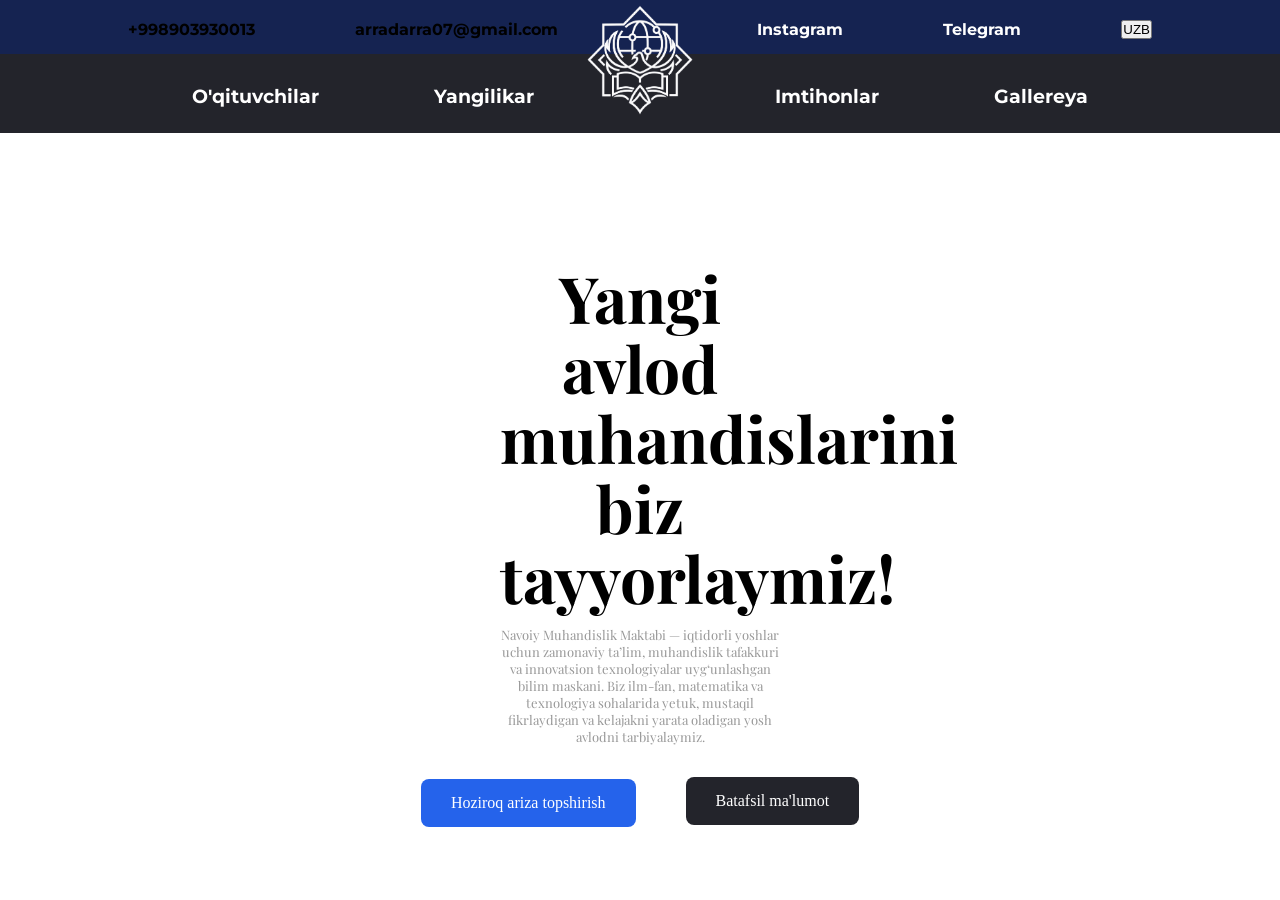
==== index.html @ c92e656b "first commit" ====
<!DOCTYPE html>
<html lang="en">
<head>
    <meta charset="UTF-8">
    <meta name="viewport" content="width=, initial-scale=1.0">
    <title>Muhandislik Maktabi</title>
    <link rel="stylesheet" href="style.css">
    <link rel="shortcut icon" href="images/school's emblem/favicon.ico" type="image/x-icon">
    <link rel="preconnect" href="https://fonts.googleapis.com">
    <link rel="preconnect" href="https://fonts.gstatic.com" crossorigin>
    <link href="https://fonts.googleapis.com/css2?family=Comic+Relief:wght@400;700&family=Montserrat:ital,wght@0,100..900;1,100..900&display=swap" rel="stylesheet">
    <link rel="preconnect" href="https://fonts.googleapis.com">
    <link rel="preconnect" href="https://fonts.gstatic.com" crossorigin>
    <link href="https://fonts.googleapis.com/css2?family=Comic+Relief:wght@400;700&family=Montserrat:ital,wght@0,100..900;1,100..900&family=Playfair+Display:ital,wght@0,400..900;1,400..900&display=swap" rel="stylesheet">
</head>
<body>
    <div>
        <nav>
            <header>
                <img src="images/school's emblem/Global Wings Knowledge Emblem.png" alt="" height=120px" width="120px" class="emblem">
                <div class="top_header">
                    <ul class="top_header_left">
                        <li class="number">+998903930013</li>
                        <li class="gmail">arradarra07@gmail.com</li>
                    </ul>
                    <ul class="top_header_right">
                        <li>
                            <a class="instagram" href="https://www.instagram.com/navoiy_muhandislik_maktabi?psln=bW1hM2s2ZDJvanhv"">Instagram</a>
                        </li>
                        
                        <li>
                            <a class="telegram" href="https://t.me/Maqsaddan_Yuksak_natijagacha"">Telegram</a>
                        </li>

                        <button class="lang_button">
                            <li>
                                UZB
                            </li>
                        </button>
                    </ul>
                </div>

                <div class="bottom_header">
                    <ul class="bottom_header_left">
                        <li>
                            <a href="pages/teachers.html" class="teachers page">O'qituvchilar</a>
                        </li>

                        <li>
                            <a href="pages/news.html" class="news page">Yangilikar</a>
                        </li>
                    </ul>

                    <ul class="bottom_header_right">
                        <li>
                            <a href="pages/exams.html" class="exams page">Imtihonlar</a>
                        </li>

                        <li>
                            <a href="pages/gallery.html" class="gallery page">Gallereya</a>
                        </li>
                    </ul>
                </div>
            </header>
            <div class="body">
                <div class="body__text">
                    <h1 class="h1">
                    Yangi avlod muhandislarini biz tayyorlaymiz!
                    </h1>
                    <p class="desc">
                        Navoiy Muhandislik Maktabi — iqtidorli yoshlar uchun zamonaviy ta’lim, muhandislik tafakkuri va innovatsion texnologiyalar uyg‘unlashgan bilim maskani. Biz ilm-fan, matematika va texnologiya sohalarida yetuk, mustaqil fikrlaydigan va kelajakni yarata oladigan yosh avlodni tarbiyalaymiz.
                    </p>
                </div>

                <div class="main__buttons">
                    <div class="ariza">
                        <a class="ariza__text" href="https://ariza.piima.uz/">
                            Hoziroq ariza topshirish
                        </a>
                    </div>

                    <div class="malumot">
                        <a href="#about" class="malumot__text">
                            Batafsil ma'lumot
                        </a>
                    </div>
                </div>
                <!-- <section id="about">
                    <h2>Maktab haqida</h2>
                    <p>Bizning maktabimiz...</p>
                </section> -->
            </div>
        </nav>
    </div>
</body>
</html>
---- style.css ----
* {
    padding: 0;
    margin: 0
}

a {
    text-decoration: none;
    color: white;
}

ul {
    list-style: none;
}
.top_header {
    display: flex;
    justify-content: space-between;
    padding-inline: 10% ;
    padding-top: 20px;
    padding-bottom: 15px;
    background-color: #152351;
    font-family: "montserrat";
    font-weight: bold;
}

.bottom_header {
    display: flex;
    justify-content: space-between;
    padding-inline: 15%;
    padding-top: 30px;
    padding-bottom: 25px;
    background-color: #23242B;
    font-family: "montserrat";
    font-weight: bold;
    font-size: 120%;
}

.top_header_left {
    display: flex;
    gap: 100px;
}

.top_header_right {
    display: flex;
    gap: 100px;
}

.bottom_header_left {
    display: flex;
    gap: 115px;
}

.bottom_header_right {
    display: flex;
    gap: 115px;
}

header {
    position: relative;
}

.emblem {
    position: absolute;
    padding: 0;
    width: 110px;
    height: 110px;

    left: 50%;
    top: 5px;

    transform: translateX(-50%);
    z-index: 10;
}

.h1 {
    padding-top: 130px;
    padding-inline: 500px;
    text-align: center;
    font-size: 64px;
    line-height: 70px;
    letter-spacing: 0%;
    font-family: "playfair display";
}
    
.desc {
    padding-inline: 500px;
    font-size: 13px;
    text-align: center;
    font-family: "playfair display";
    font-weight: 200;
    padding-top: 1%;
    opacity: 40%;
}

.ariza__text {
    display: inline-block;
    background-color: #2563eb;
    color: white;
    text-decoration: none;
    padding: 15px 30px;
    border-radius: 8px;
    white-space: nowrap;
}

.ariza__text:hover {
    background-color: #1d4ed8;
}

.ariza__text {
    display: inline-block;
    background-color: #2563eb;
    color: white;
    text-decoration: none;
    margin-top: 2%;
    margin-right: 35%;
    padding: 15px 30px;
    border-radius: 8px;
}

html {
    scroll-behavior: smooth;
}

.malumot__text {
    display: inline-block;
    background-color: #23242B;
    color: white;
    text-decoration: none;
    padding: 15px 30px;
    border-radius: 8px;
    white-space: nowrap;
}

.main__buttons {
    display: flex;
    justify-content: center;
    align-items: center;
    gap: 50px;
    margin-top: 30px;
}
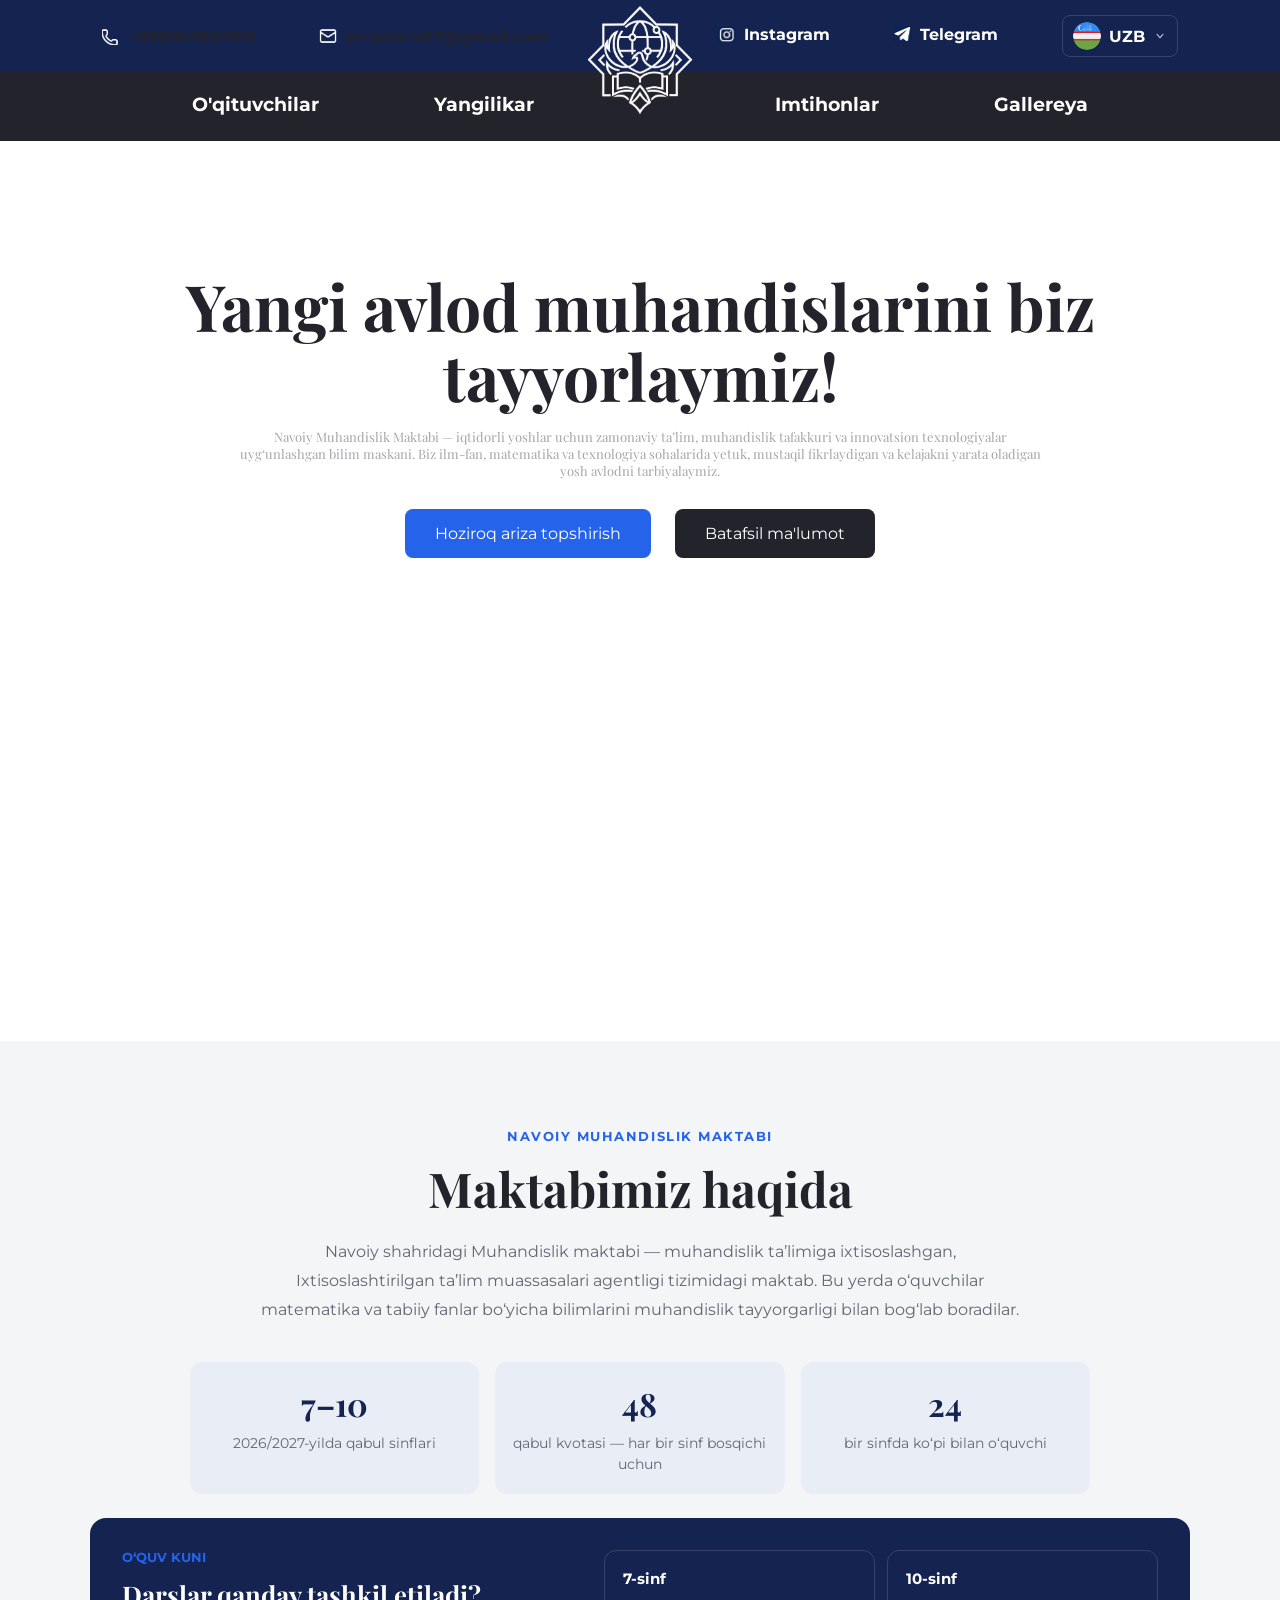
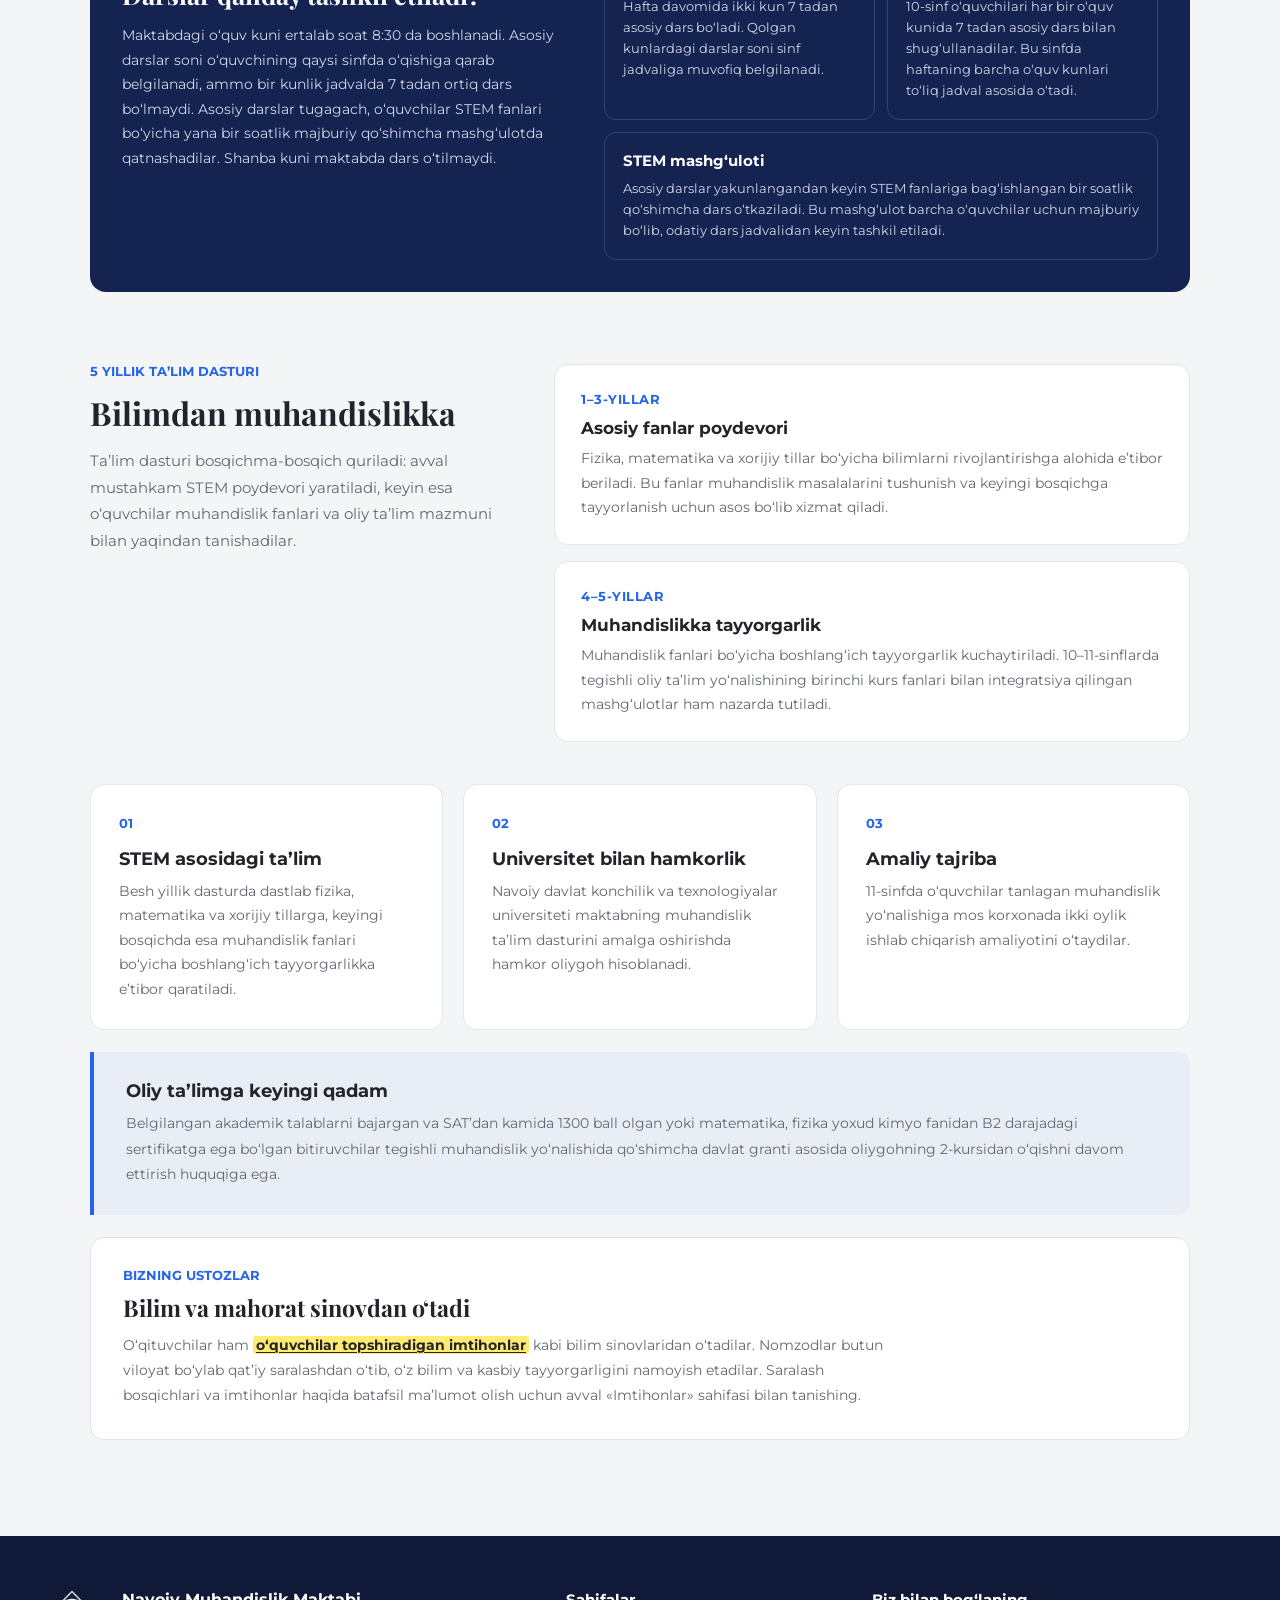
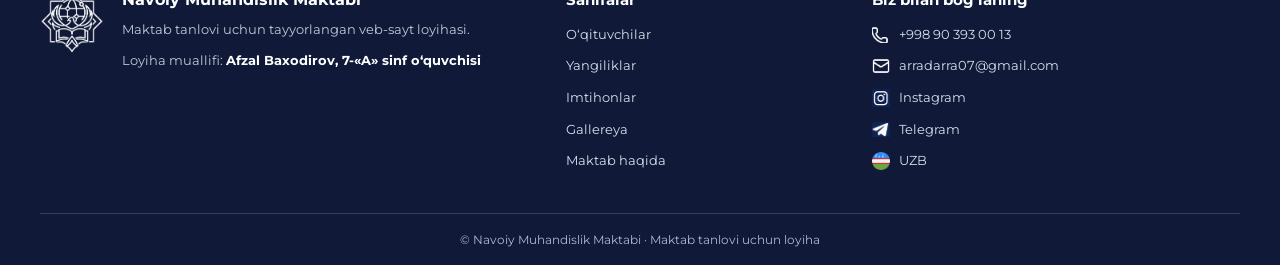
==== commit 862c659c: "Add Russian and English site versions" ====
--- a/index.html
+++ b/index.html
@@ -1,8 +1,8 @@
 <!DOCTYPE html>
-<html lang="en">
+<html lang="uz">
 <head>
     <meta charset="UTF-8">
-    <meta name="viewport" content="width=, initial-scale=1.0">
+    <meta name="viewport" content="width=device-width, initial-scale=1.0">
     <title>Muhandislik Maktabi</title>
     <link rel="stylesheet" href="style.css">
     <link rel="shortcut icon" href="images/school's emblem/favicon.ico" type="image/x-icon">
@@ -17,27 +17,41 @@
     <div>
         <nav>
             <header>
+
                 <img src="images/school's emblem/Global Wings Knowledge Emblem.png" alt="" height=120px" width="120px" class="emblem">
+
+
                 <div class="top_header">
+
                     <ul class="top_header_left">
-                        <li class="number">+998903930013</li>
-                        <li class="gmail">arradarra07@gmail.com</li>
-                    </ul>
+                        <li class="number"><img class="header_icon" src="images/icons/phone.png" alt="">+998903930013</li>
+                        <li class="gmail"><img class="header_icon" src="images/icons/gmail.png" alt="">arradarra07@gmail.com</li>
+                    </ul>
+
                     <ul class="top_header_right">
-                        <li>
-                            <a class="instagram" href="https://www.instagram.com/navoiy_muhandislik_maktabi?psln=bW1hM2s2ZDJvanhv"">Instagram</a>
-                        </li>
-                        
-                        <li>
-                            <a class="telegram" href="https://t.me/Maqsaddan_Yuksak_natijagacha"">Telegram</a>
-                        </li>
-
-                        <button class="lang_button">
-                            <li>
-                                UZB
-                            </li>
-                        </button>
-                    </ul>
+                        <li><a class="instagram" href="https://www.instagram.com/navoiy_muhandislik_maktabi?psln=bW1hM2s2ZDJvanhv"><img class="header_icon" src="images/icons/instagram.png" alt="">Instagram</a></li>
+                        <li><a class="telegram" href="https://t.me/Maqsaddan_Yuksak_natijagacha"><img class="header_icon" src="images/icons/telegram.png" alt="">Telegram</a></li>
+                        <li class="language-selector">
+                            <details class="lang" data-current-language="uzb">
+                                <summary class="lang_button">
+                                    <img class="language-current-flag language-current-flag--uzb" src="images/icons/uzb-flag.png" alt="">
+                                    <img class="language-current-flag language-current-flag--ru" src="images/icons/rus-flagpng.png" alt="">
+                                    <img class="language-current-flag language-current-flag--en" src="images/icons/uk-flag.png" alt="">
+                                    <span class="language-code language-code--uzb">UZB</span>
+                                    <span class="language-code language-code--ru">RU</span>
+                                    <span class="language-code language-code--en">EN</span>
+                                    <img class="lang_arrow" src="images/icons/down.png" alt="">
+                                </summary>
+                                <ul class="language-menu">
+                                    <li><a class="language-option is-current" href="index.html" aria-current="page"><span>UZB</span><img src="images/icons/uzb-flag.png" alt=""></a></li>
+                                    <li><a class="language-option" href="RUS/index.html"><span>RU</span><img src="images/icons/rus-flagpng.png" alt=""></a></li>
+                                    <li><a class="language-option" href="ENG/index.html"><span>EN</span><img src="images/icons/uk-flag.png" alt=""></a></li>
+                                </ul>
+                            </details>
+                        </li>
+                    </ul>
+
+
                 </div>
 
                 <div class="bottom_header">
@@ -62,7 +76,11 @@
                     </ul>
                 </div>
             </header>
+
+
+
             <div class="body">
+
                 <div class="body__text">
                     <h1 class="h1">
                     Yangi avlod muhandislarini biz tayyorlaymiz!
@@ -73,6 +91,7 @@
                 </div>
 
                 <div class="main__buttons">
+
                     <div class="ariza">
                         <a class="ariza__text" href="https://ariza.piima.uz/">
                             Hoziroq ariza topshirish
@@ -84,13 +103,141 @@
                             Batafsil ma'lumot
                         </a>
                     </div>
-                </div>
-                <!-- <section id="about">
-                    <h2>Maktab haqida</h2>
-                    <p>Bizning maktabimiz...</p>
-                </section> -->
+
+                </div>
+
             </div>
         </nav>
+
+        <section class="about" id="about" aria-labelledby="about_title">
+            <div class="about__content">
+                <p class="about__eyebrow">Navoiy Muhandislik Maktabi</p>
+                <h2 class="about__title" id="about_title">Maktabimiz haqida</h2>
+                <p class="about__intro">
+                    Navoiy shahridagi Muhandislik maktabi — muhandislik ta’limiga ixtisoslashgan, Ixtisoslashtirilgan ta’lim muassasalari agentligi tizimidagi maktab. Bu yerda o‘quvchilar matematika va tabiiy fanlar bo‘yicha bilimlarini muhandislik tayyorgarligi bilan bog‘lab boradilar.
+                </p>
+
+                <div class="about__stats" aria-label="Maktab haqida qisqacha">
+                    <div class="about__stat">
+                        <strong>7–10</strong>
+                        <span>2026/2027-yilda qabul sinflari</span>
+                    </div>
+                    <div class="about__stat">
+                        <strong>48</strong>
+                        <span>qabul kvotasi — har bir sinf bosqichi uchun</span>
+                    </div>
+                    <div class="about__stat">
+                        <strong>24</strong>
+                        <span>bir sinfda ko‘pi bilan o‘quvchi</span>
+                    </div>
+                </div>
+
+                <section class="about__schedule" aria-labelledby="schedule_title">
+                    <div class="about__schedule-heading">
+                        <p class="about__number">O‘QUV KUNI</p>
+                        <h3 id="schedule_title">Darslar qanday tashkil etiladi?</h3>
+                        <p>Maktabdagi o‘quv kuni ertalab soat 8:30 da boshlanadi. Asosiy darslar soni o‘quvchining qaysi sinfda o‘qishiga qarab belgilanadi, ammo bir kunlik jadvalda 7 tadan ortiq dars bo‘lmaydi. Asosiy darslar tugagach, o‘quvchilar STEM fanlari bo‘yicha yana bir soatlik majburiy qo‘shimcha mashg‘ulotda qatnashadilar. Shanba kuni maktabda dars o‘tilmaydi.</p>
+                    </div>
+                    <div class="about__schedule-details">
+                        <div class="about__schedule-item">
+                            <strong>7-sinf</strong>
+                            <span>Hafta davomida ikki kun 7 tadan asosiy dars bo‘ladi. Qolgan kunlardagi darslar soni sinf jadvaliga muvofiq belgilanadi.</span>
+                        </div>
+                        <div class="about__schedule-item">
+                            <strong>10-sinf</strong>
+                            <span>10-sinf o‘quvchilari har bir o‘quv kunida 7 tadan asosiy dars bilan shug‘ullanadilar. Bu sinfda haftaning barcha o‘quv kunlari to‘liq jadval asosida o‘tadi.</span>
+                        </div>
+                        <div class="about__schedule-item about__schedule-item--stem">
+                            <strong>STEM mashg‘uloti</strong>
+                            <span>Asosiy darslar yakunlangandan keyin STEM fanlariga bag‘ishlangan bir soatlik qo‘shimcha dars o‘tkaziladi. Bu mashg‘ulot barcha o‘quvchilar uchun majburiy bo‘lib, odatiy dars jadvalidan keyin tashkil etiladi.</span>
+                        </div>
+                    </div>
+                </section>
+
+                <section class="about__path" aria-labelledby="path_title">
+                    <div class="about__path-heading">
+                        <p class="about__number">5 YILLIK TA’LIM DASTURI</p>
+                        <h3 id="path_title">Bilimdan muhandislikka</h3>
+                        <p>Ta’lim dasturi bosqichma-bosqich quriladi: avval mustahkam STEM poydevori yaratiladi, keyin esa o‘quvchilar muhandislik fanlari va oliy ta’lim mazmuni bilan yaqindan tanishadilar.</p>
+                    </div>
+                    <div class="about__path-steps">
+                        <article class="about__path-step">
+                            <span class="about__path-years">1–3-yillar</span>
+                            <h4>Asosiy fanlar poydevori</h4>
+                            <p>Fizika, matematika va xorijiy tillar bo‘yicha bilimlarni rivojlantirishga alohida e’tibor beriladi. Bu fanlar muhandislik masalalarini tushunish va keyingi bosqichga tayyorlanish uchun asos bo‘lib xizmat qiladi.</p>
+                        </article>
+                        <article class="about__path-step">
+                            <span class="about__path-years">4–5-yillar</span>
+                            <h4>Muhandislikka tayyorgarlik</h4>
+                            <p>Muhandislik fanlari bo‘yicha boshlang‘ich tayyorgarlik kuchaytiriladi. 10–11-sinflarda tegishli oliy ta’lim yo‘nalishining birinchi kurs fanlari bilan integratsiya qilingan mashg‘ulotlar ham nazarda tutiladi.</p>
+                        </article>
+                    </div>
+                </section>
+
+                <div class="about__features">
+                    <article class="about__feature">
+                        <span class="about__number">01</span>
+                        <h3>STEM asosidagi ta’lim</h3>
+                        <p>Besh yillik dasturda dastlab fizika, matematika va xorijiy tillarga, keyingi bosqichda esa muhandislik fanlari bo‘yicha boshlang‘ich tayyorgarlikka e’tibor qaratiladi.</p>
+                    </article>
+                    <article class="about__feature">
+                        <span class="about__number">02</span>
+                        <h3>Universitet bilan hamkorlik</h3>
+                        <p>Navoiy davlat konchilik va texnologiyalar universiteti maktabning muhandislik ta’lim dasturini amalga oshirishda hamkor oliygoh hisoblanadi.</p>
+                    </article>
+                    <article class="about__feature">
+                        <span class="about__number">03</span>
+                        <h3>Amaliy tajriba</h3>
+                        <p>11-sinfda o‘quvchilar tanlagan muhandislik yo‘nalishiga mos korxonada ikki oylik ishlab chiqarish amaliyotini o‘taydilar.</p>
+                    </article>
+                </div>
+
+                <div class="about__outcome">
+                    <h3>Oliy ta’limga keyingi qadam</h3>
+                    <p>Belgilangan akademik talablarni bajargan va SAT’dan kamida 1300 ball olgan yoki matematika, fizika yoxud kimyo fanidan B2 darajadagi sertifikatga ega bo‘lgan bitiruvchilar tegishli muhandislik yo‘nalishida qo‘shimcha davlat granti asosida oliygohning 2-kursidan o‘qishni davom ettirish huquqiga ega.</p>
+                </div>
+
+                <div class="about__teacher-selection">
+                    <div>
+                        <p class="about__number">BIZNING USTOZLAR</p>
+                        <h3>Bilim va mahorat sinovdan o‘tadi</h3>
+                        <p>O‘qituvchilar ham <a class="about__teacher-inline-link" href="pages/exams.html">o‘quvchilar topshiradigan imtihonlar</a> kabi bilim sinovlaridan o‘tadilar. Nomzodlar butun viloyat bo‘ylab qat’iy saralashdan o‘tib, o‘z bilim va kasbiy tayyorgarligini namoyish etadilar. Saralash bosqichlari va imtihonlar haqida batafsil ma’lumot olish uchun avval «Imtihonlar» sahifasi bilan tanishing.</p>
+                    </div>
+                </div>
+            </div>
+        </section>
+
+        <footer class="site_footer">
+            <div class="site_footer__content">
+                <div class="site_footer__brand">
+                    <img src="images/school's emblem/Global Wings Knowledge Emblem.png" alt="Navoiy Muhandislik Maktabi emblemasi" class="site_footer__emblem">
+                    <div>
+                        <h2>Navoiy Muhandislik Maktabi</h2>
+                        <p>Maktab tanlovi uchun tayyorlangan veb-sayt loyihasi.</p>
+                        <p class="site_footer__author">Loyiha muallifi: <strong>Afzal Baxodirov, 7-«A» sinf o‘quvchisi</strong></p>
+                    </div>
+                </div>
+
+                <nav class="site_footer__nav" aria-label="Pastki navigatsiya">
+                    <h3>Sahifalar</h3>
+                    <a href="pages/teachers.html">O‘qituvchilar</a>
+                    <a href="pages/news.html">Yangiliklar</a>
+                    <a href="pages/exams.html">Imtihonlar</a>
+                    <a href="pages/gallery.html">Gallereya</a>
+                    <a href="#about">Maktab haqida</a>
+                </nav>
+
+                <div class="site_footer__contact">
+                    <h3>Biz bilan bog‘laning</h3>
+                    <a href="tel:+998903930013"><img src="images/icons/phone.png" alt="">+998 90 393 00 13</a>
+                    <a href="mailto:arradarra07@gmail.com"><img src="images/icons/gmail.png" alt="">arradarra07@gmail.com</a>
+                    <a href="https://www.instagram.com/navoiy_muhandislik_maktabi?psln=bW1hM2s2ZDJvanhv"><img src="images/icons/instagram.png" alt="">Instagram</a>
+                    <a href="https://t.me/Maqsaddan_Yuksak_natijagacha"><img src="images/icons/telegram.png" alt="">Telegram</a>
+                    <span class="site_footer__language"><img src="images/icons/uzb-flag.png" alt="">UZB</span>
+                </div>
+            </div>
+            <div class="site_footer__bottom">© Navoiy Muhandislik Maktabi · Maktab tanlovi uchun loyiha</div>
+        </footer>
     </div>
 </body>
 </html>
--- a/style.css
+++ b/style.css
@@ -1,139 +1,771 @@
+/* Base styles */
 * {
+    box-sizing: border-box;
+    margin: 0;
     padding: 0;
-    margin: 0
+}
+
+html {
+    scroll-behavior: smooth;
+}
+
+body {
+    color: #23242b;
+    font-family: "Montserrat", sans-serif;
 }
 
 a {
+    color: #fff;
     text-decoration: none;
-    color: white;
 }
 
 ul {
     list-style: none;
 }
-.top_header {
-    display: flex;
-    justify-content: space-between;
-    padding-inline: 10% ;
-    padding-top: 20px;
-    padding-bottom: 15px;
-    background-color: #152351;
-    font-family: "montserrat";
-    font-weight: bold;
-}
-
-.bottom_header {
-    display: flex;
-    justify-content: space-between;
-    padding-inline: 15%;
-    padding-top: 30px;
-    padding-bottom: 25px;
-    background-color: #23242B;
-    font-family: "montserrat";
-    font-weight: bold;
-    font-size: 120%;
-}
-
-.top_header_left {
-    display: flex;
-    gap: 100px;
-}
-
-.top_header_right {
-    display: flex;
-    gap: 100px;
-}
-
-.bottom_header_left {
-    display: flex;
-    gap: 115px;
-}
-
-.bottom_header_right {
-    display: flex;
-    gap: 115px;
-}
-
+
+/* Header */
 header {
     position: relative;
 }
 
+.top_header,
+.bottom_header {
+    display: flex;
+    justify-content: space-between;
+    font-weight: 700;
+}
+
+.top_header {
+    align-items: center;
+    padding: 15px 8%;
+    background-color: #152351;
+}
+
+.bottom_header {
+    padding: 20px 15% 25px;
+    background-color: #23242b;
+    font-size: 1.2rem;
+}
+
+.top_header_left,
+.top_header_right {
+    display: flex;
+    align-items: center;
+    gap: 64px;
+}
+
+.bottom_header_left,
+.bottom_header_right {
+    display: flex;
+    gap: 115px;
+}
+
 .emblem {
     position: absolute;
-    padding: 0;
+    z-index: 1;
+    top: 5px;
+    left: 50%;
     width: 110px;
     height: 110px;
-
-    left: 50%;
-    top: 5px;
-
+    padding: 0;
     transform: translateX(-50%);
-    z-index: 10;
+}
+
+.number,
+.gmail,
+.top_header_right a,
+.lang_button {
+    display: inline-flex;
+    align-items: center;
+    gap: 8px;
+    white-space: nowrap;
+}
+
+.header_icon {
+    display: block;
+    width: 18px;
+    height: 18px;
+    object-fit: contain;
+}
+
+.lang_arrow {
+    display: block;
+    width: 18px;
+    height: 18px;
+    object-fit: contain;
+}
+
+.lang_button {
+    padding: 6px 10px;
+    border: 1px solid #33436d;
+    border-radius: 8px;
+    background-color: #152351;
+    color: #fff;
+    font: inherit;
+    cursor: pointer;
+    list-style: none;
+}
+
+.lang_button::-webkit-details-marker {
+    display: none;
+}
+
+.lang_button:hover {
+    background-color: #1c2d59;
+}
+
+.top_header_right > li {
+    flex: 0 0 auto;
+}
+
+.language-selector,
+.lang {
+    position: relative;
+}
+
+.language-current-flag,
+.language-option img {
+    display: block;
+    width: 28px;
+    height: 28px;
+    border-radius: 50%;
+    object-fit: cover;
+}
+
+.language-current-flag,
+.language-code {
+    display: none;
+}
+
+.lang[data-current-language="uzb"] .language-current-flag--uzb,
+.lang[data-current-language="ru"] .language-current-flag--ru,
+.lang[data-current-language="en"] .language-current-flag--en {
+    display: block;
+}
+
+.lang[data-current-language="uzb"] .language-code--uzb,
+.lang[data-current-language="ru"] .language-code--ru,
+.lang[data-current-language="en"] .language-code--en {
+    display: inline;
+}
+
+.lang_arrow {
+    width: 14px;
+    height: 14px;
+    transition: transform 160ms ease;
+}
+
+.lang[open] .lang_arrow {
+    transform: rotate(180deg);
+}
+
+.language-menu {
+    display: none;
+}
+
+.lang[open] > .language-menu {
+    display: grid;
+}
+
+.language-menu {
+    position: absolute;
+    z-index: 20;
+    top: calc(100% + 8px);
+    right: 0;
+    display: grid;
+    gap: 2px;
+    min-width: 104px;
+    padding: 7px;
+    border: 1px solid rgb(255 255 255 / 10%);
+    border-radius: 12px;
+    background: #101a38;
+    box-shadow: 0 12px 28px rgb(0 0 0 / 28%);
+}
+
+.language-menu li {
+    position: relative;
+    display: block;
+}
+
+.language-option {
+    display: flex;
+    width: 100%;
+    align-items: center;
+    justify-content: space-between;
+    gap: 16px;
+    padding: 8px 7px;
+    border: 0;
+    border-radius: 7px;
+    background: transparent;
+    color: #eef2ff;
+    font: inherit;
+    font-size: 0.82rem;
+    cursor: pointer;
+    text-decoration: none;
+}
+
+.language-option.is-current {
+    background: #1c2d59;
+    color: #fff;
+    font-weight: 700;
+    box-shadow: inset 0 0 0 1px #38518b;
+}
+
+.language-option:focus-visible {
+    outline: 2px solid #7da5ff;
+    outline-offset: 2px;
+}
+
+/* Main content */
+.body {
+    min-height: 100vh;
 }
 
 .h1 {
-    padding-top: 130px;
-    padding-inline: 500px;
+    max-width: 1100px;
+    margin-inline: auto;
+    padding: 130px 24px 0;
+    font-family: "Playfair Display", serif;
+    font-size: clamp(2.5rem, 5vw, 4rem);
+    line-height: 1.1;
     text-align: center;
-    font-size: 64px;
-    line-height: 70px;
-    letter-spacing: 0%;
-    font-family: "playfair display";
-}
-    
+}
+
 .desc {
-    padding-inline: 500px;
-    font-size: 13px;
+    max-width: 850px;
+    margin: 0 auto;
+    padding: 16px 24px 0;
+    font-family: "Playfair Display", serif;
+    font-size: 0.8125rem;
+    font-weight: 200;
+    opacity: 0.4;
     text-align: center;
-    font-family: "playfair display";
-    font-weight: 200;
-    padding-top: 1%;
-    opacity: 40%;
-}
-
-.ariza__text {
+}
+
+.main__buttons {
+    display: flex;
+    align-items: center;
+    justify-content: center;
+    gap: 24px;
+    margin-top: 30px;
+}
+
+.ariza__text,
+.malumot__text {
     display: inline-block;
-    background-color: #2563eb;
-    color: white;
-    text-decoration: none;
     padding: 15px 30px;
     border-radius: 8px;
+    color: #fff;
     white-space: nowrap;
+}
+
+.ariza__text {
+    background-color: #2563eb;
 }
 
 .ariza__text:hover {
     background-color: #1d4ed8;
 }
 
-.ariza__text {
-    display: inline-block;
-    background-color: #2563eb;
-    color: white;
-    text-decoration: none;
-    margin-top: 2%;
-    margin-right: 35%;
-    padding: 15px 30px;
-    border-radius: 8px;
-}
-
-html {
-    scroll-behavior: smooth;
-}
-
 .malumot__text {
-    display: inline-block;
-    background-color: #23242B;
-    color: white;
-    text-decoration: none;
-    padding: 15px 30px;
-    border-radius: 8px;
-    white-space: nowrap;
-}
-
-.main__buttons {
-    display: flex;
-    justify-content: center;
+    background-color: #23242b;
+}
+
+/* About the school */
+.about {
+    padding: 88px 24px 96px;
+    background-color: #f4f5f7;
+}
+
+.about__content {
+    max-width: 1100px;
+    margin-inline: auto;
+}
+
+.about__eyebrow {
+    color: #2563eb;
+    font-size: 0.8rem;
+    font-weight: 700;
+    letter-spacing: 0.12em;
+    text-align: center;
+    text-transform: uppercase;
+}
+
+.about__title {
+    margin-top: 12px;
+    color: #23242b;
+    font-family: "Playfair Display", serif;
+    font-size: clamp(2rem, 4vw, 3rem);
+    text-align: center;
+}
+
+.about__intro {
+    max-width: 760px;
+    margin: 18px auto 0;
+    color: #626773;
+    font-size: 1rem;
+    line-height: 1.8;
+    text-align: center;
+}
+
+.about__stats {
+    display: grid;
+    grid-template-columns: repeat(3, minmax(0, 1fr));
+    gap: 16px;
+    max-width: 900px;
+    margin: 38px auto 0;
+}
+
+.about__stat {
+    display: flex;
+    flex-direction: column;
     align-items: center;
-    gap: 50px;
-    margin-top: 30px;
-}+    gap: 8px;
+    padding: 20px 14px;
+    border-radius: 12px;
+    background-color: #e9edf5;
+    text-align: center;
+}
+
+.about__stat strong {
+    color: #152351;
+    font-family: "Playfair Display", serif;
+    font-size: 2rem;
+}
+
+.about__stat span {
+    color: #626773;
+    font-size: 0.85rem;
+    line-height: 1.5;
+}
+
+.about__schedule {
+    display: grid;
+    grid-template-columns: 0.9fr 1.1fr;
+    gap: 28px;
+    margin-top: 24px;
+    padding: 32px;
+    border-radius: 16px;
+    background-color: #152351;
+}
+
+.about__schedule-heading h3 {
+    margin-top: 12px;
+    color: #fff;
+    font-family: "Playfair Display", serif;
+    font-size: 1.6rem;
+}
+
+.about__schedule-heading > p:last-child {
+    margin-top: 12px;
+    color: #d0d7e8;
+    font-size: 0.9rem;
+    line-height: 1.7;
+}
+
+.about__schedule-details {
+    display: grid;
+    grid-template-columns: repeat(2, minmax(0, 1fr));
+    gap: 12px;
+}
+
+.about__schedule-item {
+    display: flex;
+    flex-direction: column;
+    gap: 8px;
+    padding: 18px;
+    border: 1px solid rgb(255 255 255 / 14%);
+    border-radius: 12px;
+    color: #fff;
+}
+
+.about__schedule-item strong {
+    font-size: 0.95rem;
+}
+
+.about__schedule-item span {
+    color: #d0d7e8;
+    font-size: 0.82rem;
+    line-height: 1.6;
+}
+
+.about__schedule-item--stem {
+    grid-column: 1 / -1;
+}
+
+.about__path {
+    display: grid;
+    grid-template-columns: 0.8fr 1.2fr;
+    gap: 40px;
+    align-items: start;
+    margin-top: 72px;
+}
+
+.about__path-heading h3 {
+    margin-top: 12px;
+    color: #23242b;
+    font-family: "Playfair Display", serif;
+    font-size: 2rem;
+}
+
+.about__path-heading > p:last-child {
+    margin-top: 14px;
+    color: #626773;
+    font-size: 0.92rem;
+    line-height: 1.8;
+}
+
+.about__path-steps {
+    display: grid;
+    gap: 16px;
+}
+
+.about__path-step {
+    padding: 24px 26px;
+    border: 1px solid #e1e5ed;
+    border-radius: 14px;
+    background-color: #fff;
+}
+
+.about__path-years {
+    color: #2563eb;
+    font-size: 0.8rem;
+    font-weight: 700;
+    letter-spacing: 0.04em;
+    text-transform: uppercase;
+}
+
+.about__path-step h4 {
+    margin-top: 10px;
+    color: #23242b;
+    font-size: 1.05rem;
+}
+
+.about__path-step p {
+    margin-top: 8px;
+    color: #626773;
+    font-size: 0.88rem;
+    line-height: 1.75;
+}
+
+.about__features {
+    display: grid;
+    grid-template-columns: repeat(3, minmax(0, 1fr));
+    gap: 20px;
+    margin-top: 42px;
+}
+
+.about__feature {
+    padding: 28px;
+    border: 1px solid #e4e7ed;
+    border-radius: 14px;
+    background-color: #fff;
+}
+
+.about__number {
+    color: #2563eb;
+    font-size: 0.8rem;
+    font-weight: 700;
+}
+
+.about__feature h3 {
+    margin-top: 16px;
+    color: #23242b;
+    font-size: 1.1rem;
+}
+
+.about__feature p {
+    margin-top: 10px;
+    color: #626773;
+    font-size: 0.9rem;
+    line-height: 1.7;
+}
+
+.about__outcome {
+    margin-top: 22px;
+    padding: 28px 32px;
+    border-left: 4px solid #2563eb;
+    border-radius: 0 12px 12px 0;
+    background-color: #e9edf5;
+}
+
+.about__outcome h3 {
+    color: #23242b;
+    font-size: 1.1rem;
+}
+
+.about__outcome p {
+    margin-top: 10px;
+    color: #626773;
+    font-size: 0.9rem;
+    line-height: 1.75;
+}
+
+.about__teacher-selection {
+    margin-top: 22px;
+    padding: 30px 32px;
+    border: 1px solid #dce4f4;
+    border-radius: 14px;
+    background-color: #fff;
+}
+
+.about__teacher-selection h3 {
+    margin-top: 9px;
+    color: #23242b;
+    font-family: "Playfair Display", serif;
+    font-size: 1.45rem;
+}
+
+.about__teacher-selection p:last-child {
+    max-width: 760px;
+    margin-top: 10px;
+    color: #626773;
+    font-size: 0.9rem;
+    line-height: 1.75;
+}
+
+.about__teacher-inline-link {
+    padding: 0 3px;
+    border-radius: 3px;
+    background-color: #ffeb70;
+    color: #23242b;
+    font-weight: 700;
+    text-decoration: underline;
+    text-decoration-thickness: 1px;
+    text-underline-offset: 2px;
+}
+
+.about__teacher-inline-link:hover {
+    background-color: #ffdc35;
+}
+
+/* Footer */
+.site_footer {
+    padding: 54px 24px 0;
+    background-color: #101a38;
+    color: #fff;
+}
+
+.site_footer__content {
+    display: grid;
+    grid-template-columns: 1.3fr 0.7fr 1fr;
+    gap: 48px;
+    max-width: 1200px;
+    margin: 0 auto;
+    padding-bottom: 42px;
+}
+
+.site_footer__brand {
+    display: flex;
+    align-items: flex-start;
+    gap: 18px;
+}
+
+.site_footer__emblem {
+    flex: 0 0 auto;
+    width: 64px;
+    height: 64px;
+    object-fit: contain;
+}
+
+.site_footer h2 {
+    font-size: 1rem;
+}
+
+.site_footer h3 {
+    margin-bottom: 18px;
+    font-size: 0.95rem;
+}
+
+.site_footer__brand p {
+    margin-top: 10px;
+    color: #c2c9d9;
+    font-size: 0.82rem;
+    line-height: 1.6;
+}
+
+.site_footer__author strong {
+    color: #fff;
+}
+
+.site_footer__nav,
+.site_footer__contact {
+    display: flex;
+    flex-direction: column;
+    align-items: flex-start;
+    gap: 12px;
+}
+
+.site_footer__nav h3,
+.site_footer__contact h3 {
+    margin-bottom: 4px;
+}
+
+.site_footer__nav a,
+.site_footer__contact a,
+.site_footer__language {
+    display: inline-flex;
+    align-items: center;
+    gap: 9px;
+    color: #d8deeb;
+    font-size: 0.82rem;
+    line-height: 1.5;
+}
+
+.site_footer__nav a:hover,
+.site_footer__contact a:hover {
+    color: #fff;
+}
+
+.site_footer__contact img {
+    width: 18px;
+    height: 18px;
+    object-fit: contain;
+}
+
+.site_footer__bottom {
+    max-width: 1200px;
+    margin: 0 auto;
+    padding: 18px 0;
+    border-top: 1px solid rgb(255 255 255 / 16%);
+    color: #aeb8cd;
+    font-size: 0.75rem;
+    text-align: center;
+}
+
+/* Small screens */
+@media (max-width: 760px) {
+    .top_header {
+        gap: 16px;
+        padding-inline: 5%;
+    }
+
+    .top_header_left,
+    .top_header_right,
+    .bottom_header_left,
+    .bottom_header_right {
+        gap: 16px;
+    }
+
+    .bottom_header {
+        padding-inline: 5%;
+        font-size: 0.9rem;
+    }
+
+    .emblem {
+        width: 76px;
+        height: 76px;
+    }
+
+    .main__buttons {
+        flex-wrap: wrap;
+        gap: 14px;
+        padding-inline: 16px;
+    }
+
+    .about {
+        padding-block: 64px;
+    }
+
+    .about__features {
+        grid-template-columns: 1fr;
+        gap: 14px;
+        margin-top: 30px;
+    }
+
+    .about__stats {
+        gap: 10px;
+        margin-top: 28px;
+    }
+
+    .about__stat {
+        padding: 16px 10px;
+    }
+
+    .about__stat strong {
+        font-size: 1.6rem;
+    }
+
+    .about__stat span {
+        font-size: 0.75rem;
+    }
+
+    .about__schedule {
+        grid-template-columns: 1fr;
+        gap: 20px;
+        padding: 22px;
+    }
+
+    .about__path {
+        grid-template-columns: 1fr;
+        gap: 22px;
+        margin-top: 54px;
+    }
+
+    .about__outcome {
+        padding: 22px;
+    }
+
+    .about__teacher-selection {
+        padding: 22px;
+    }
+
+    .site_footer__content {
+        grid-template-columns: repeat(2, minmax(0, 1fr));
+        gap: 34px 24px;
+    }
+
+    .site_footer__brand {
+        grid-column: 1 / -1;
+    }
+}
+
+@media (max-width: 520px) {
+    .about__stats {
+        grid-template-columns: 1fr;
+    }
+
+    .site_footer__content {
+        grid-template-columns: 1fr;
+        gap: 30px;
+    }
+
+    .site_footer__brand {
+        grid-column: auto;
+    }
+}
+
+@media (max-width: 520px) {
+    .top_header,
+    .bottom_header {
+        flex-wrap: wrap;
+        justify-content: center;
+    }
+
+    .top_header_left,
+    .top_header_right {
+        justify-content: center;
+        gap: 12px;
+        font-size: 0.75rem;
+    }
+
+    .bottom_header {
+        gap: 12px;
+        padding-top: 40px;
+    }
+
+    .bottom_header_left,
+    .bottom_header_right {
+        gap: 18px;
+    }
+
+    .h1 {
+        padding-top: 64px;
+    }
+
+    .ariza__text,
+    .malumot__text {
+        padding: 12px 18px;
+        font-size: 0.9rem;
+    }
+}
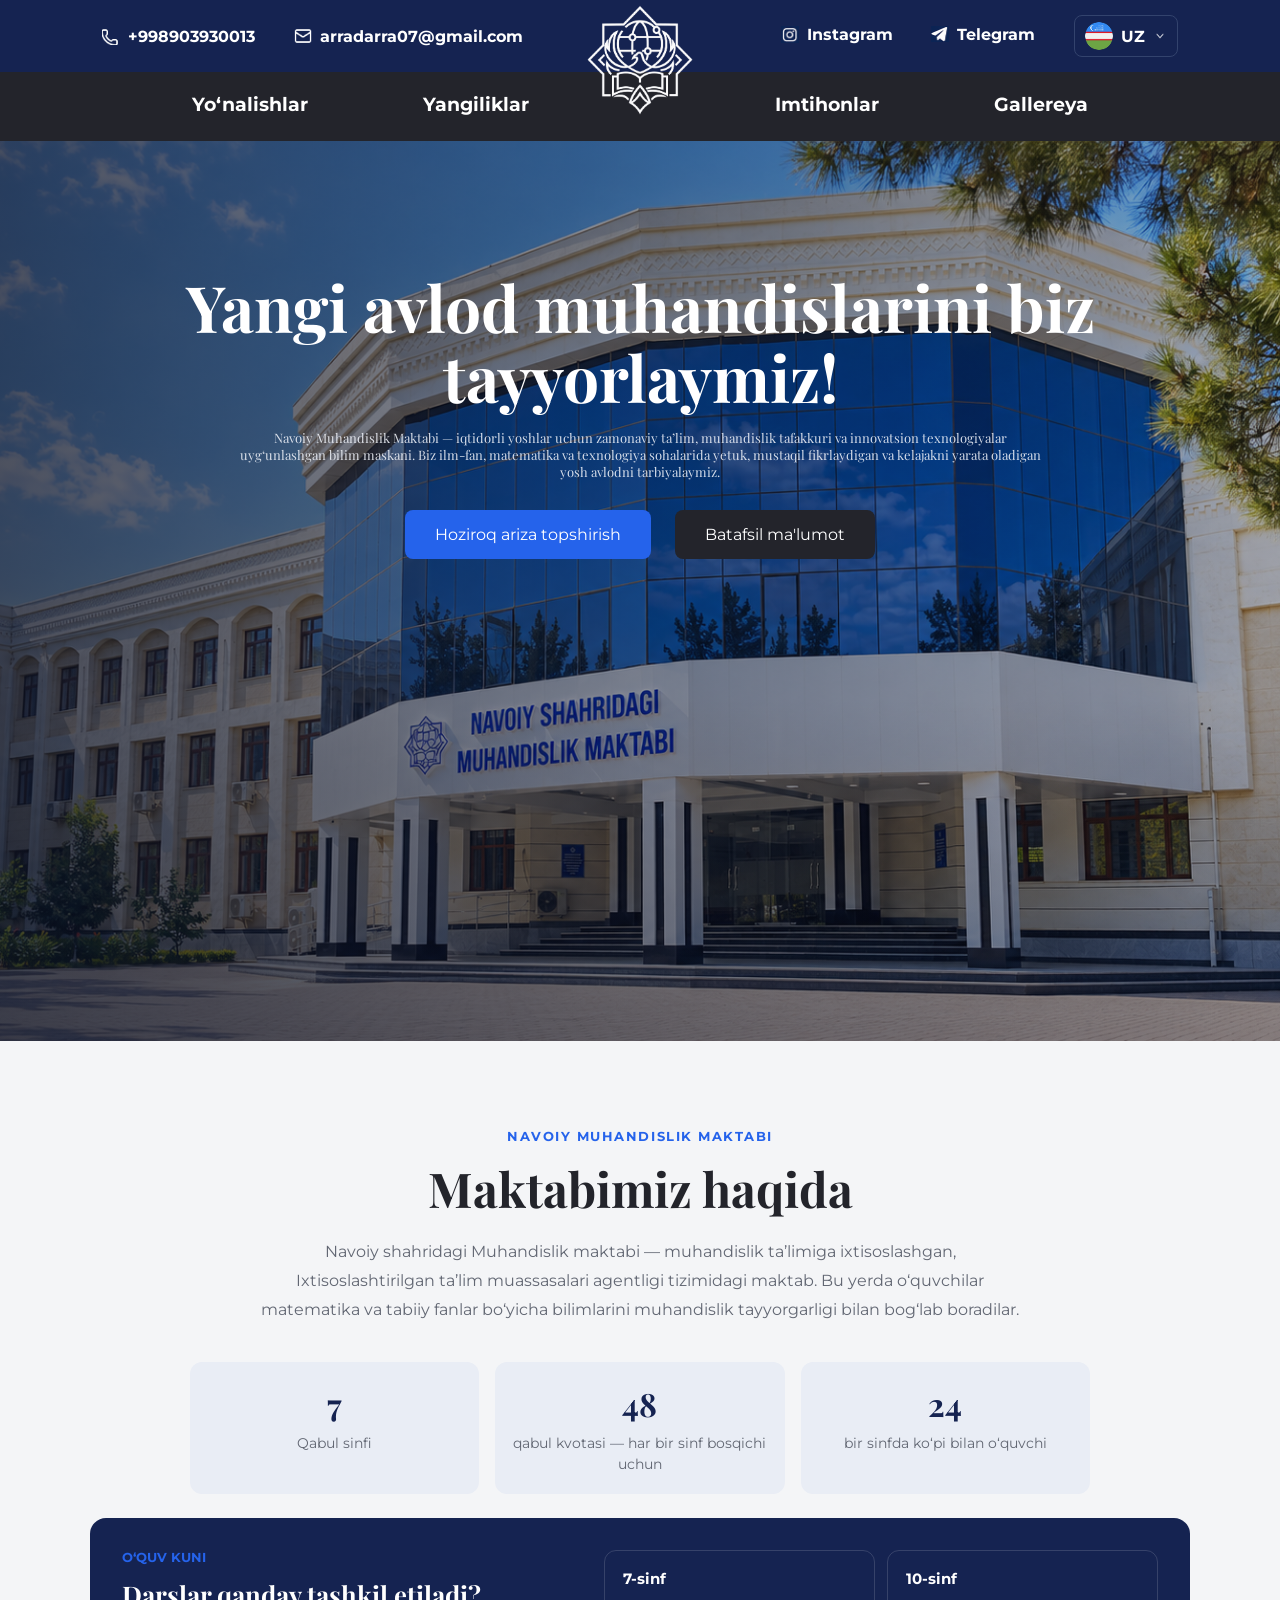
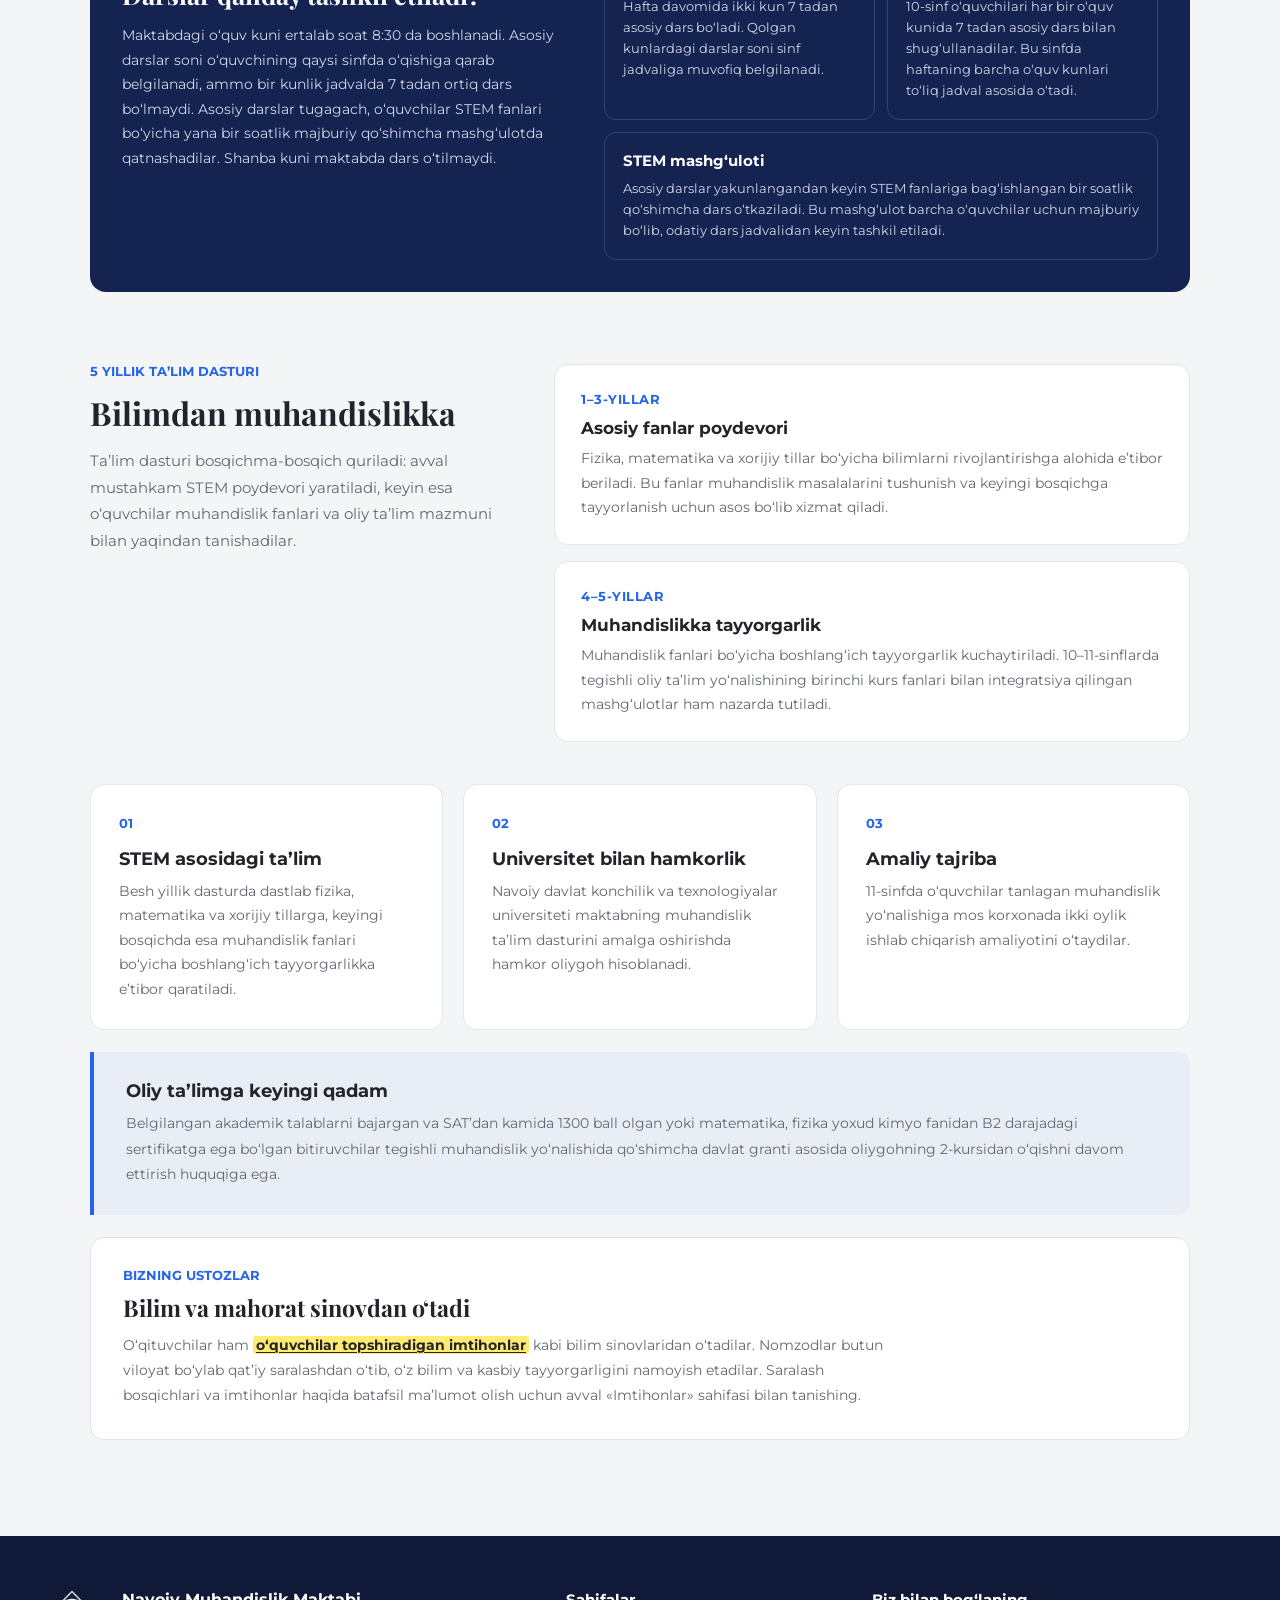
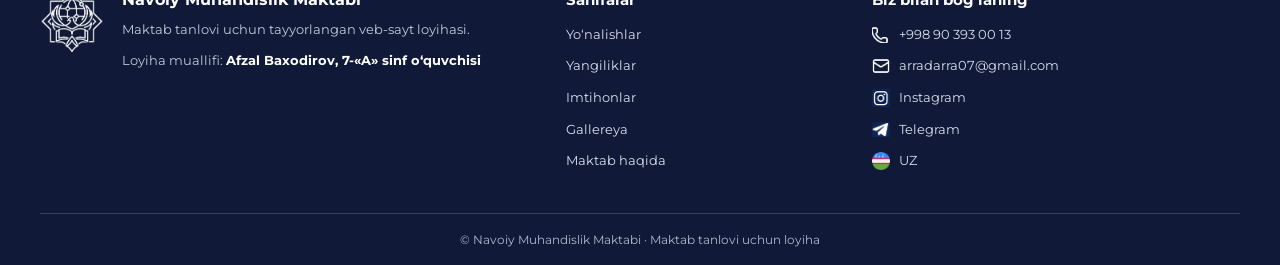
==== commit 6ba1bd8a: "Complete multilingual school website" ====
--- a/index.html
+++ b/index.html
@@ -18,7 +18,7 @@
         <nav>
             <header>
 
-                <img src="images/school's emblem/Global Wings Knowledge Emblem.png" alt="" height=120px" width="120px" class="emblem">
+                <img src="images/school's emblem/Global Wings Knowledge Emblem.png" alt="" height="120" width="120" class="emblem">
 
 
                 <div class="top_header">
@@ -37,13 +37,13 @@
                                     <img class="language-current-flag language-current-flag--uzb" src="images/icons/uzb-flag.png" alt="">
                                     <img class="language-current-flag language-current-flag--ru" src="images/icons/rus-flagpng.png" alt="">
                                     <img class="language-current-flag language-current-flag--en" src="images/icons/uk-flag.png" alt="">
-                                    <span class="language-code language-code--uzb">UZB</span>
+                                    <span class="language-code language-code--uzb">UZ</span>
                                     <span class="language-code language-code--ru">RU</span>
                                     <span class="language-code language-code--en">EN</span>
                                     <img class="lang_arrow" src="images/icons/down.png" alt="">
                                 </summary>
                                 <ul class="language-menu">
-                                    <li><a class="language-option is-current" href="index.html" aria-current="page"><span>UZB</span><img src="images/icons/uzb-flag.png" alt=""></a></li>
+                                    <li><a class="language-option is-current" href="index.html" aria-current="page"><span>UZ</span><img src="images/icons/uzb-flag.png" alt=""></a></li>
                                     <li><a class="language-option" href="RUS/index.html"><span>RU</span><img src="images/icons/rus-flagpng.png" alt=""></a></li>
                                     <li><a class="language-option" href="ENG/index.html"><span>EN</span><img src="images/icons/uk-flag.png" alt=""></a></li>
                                 </ul>
@@ -55,26 +55,15 @@
                 </div>
 
                 <div class="bottom_header">
-                    <ul class="bottom_header_left">
-                        <li>
-                            <a href="pages/teachers.html" class="teachers page">O'qituvchilar</a>
-                        </li>
-
-                        <li>
-                            <a href="pages/news.html" class="news page">Yangilikar</a>
-                        </li>
-                    </ul>
-
-                    <ul class="bottom_header_right">
-                        <li>
-                            <a href="pages/exams.html" class="exams page">Imtihonlar</a>
-                        </li>
-
-                        <li>
-                            <a href="pages/gallery.html" class="gallery page">Gallereya</a>
-                        </li>
-                    </ul>
-                </div>
+    <ul class="bottom_header_left">
+<li><a href="directions.html" class="directions page">Yo‘nalishlar</a></li>
+<li><a href="news.html" class="news page">Yangiliklar</a></li>
+    </ul>
+    <ul class="bottom_header_right">
+<li><a href="exams.html" class="exams page">Imtihonlar</a></li>
+<li><a href="gallery.html" class="gallery page">Gallereya</a></li>
+    </ul>
+</div>
             </header>
 
 
@@ -119,8 +108,8 @@
 
                 <div class="about__stats" aria-label="Maktab haqida qisqacha">
                     <div class="about__stat">
-                        <strong>7–10</strong>
-                        <span>2026/2027-yilda qabul sinflari</span>
+                        <strong>7</strong>
+                        <span>Qabul sinfi</span>
                     </div>
                     <div class="about__stat">
                         <strong>48</strong>
@@ -201,7 +190,7 @@
                     <div>
                         <p class="about__number">BIZNING USTOZLAR</p>
                         <h3>Bilim va mahorat sinovdan o‘tadi</h3>
-                        <p>O‘qituvchilar ham <a class="about__teacher-inline-link" href="pages/exams.html">o‘quvchilar topshiradigan imtihonlar</a> kabi bilim sinovlaridan o‘tadilar. Nomzodlar butun viloyat bo‘ylab qat’iy saralashdan o‘tib, o‘z bilim va kasbiy tayyorgarligini namoyish etadilar. Saralash bosqichlari va imtihonlar haqida batafsil ma’lumot olish uchun avval «Imtihonlar» sahifasi bilan tanishing.</p>
+                        <p>O‘qituvchilar ham <a class="about__teacher-inline-link" href="exams.html">o‘quvchilar topshiradigan imtihonlar</a> kabi bilim sinovlaridan o‘tadilar. Nomzodlar butun viloyat bo‘ylab qat’iy saralashdan o‘tib, o‘z bilim va kasbiy tayyorgarligini namoyish etadilar. Saralash bosqichlari va imtihonlar haqida batafsil ma’lumot olish uchun avval «Imtihonlar» sahifasi bilan tanishing.</p>
                     </div>
                 </div>
             </div>
@@ -220,10 +209,10 @@
 
                 <nav class="site_footer__nav" aria-label="Pastki navigatsiya">
                     <h3>Sahifalar</h3>
-                    <a href="pages/teachers.html">O‘qituvchilar</a>
-                    <a href="pages/news.html">Yangiliklar</a>
-                    <a href="pages/exams.html">Imtihonlar</a>
-                    <a href="pages/gallery.html">Gallereya</a>
+                    <a href="directions.html">Yo‘nalishlar</a>
+                    <a href="news.html">Yangiliklar</a>
+                    <a href="exams.html">Imtihonlar</a>
+                    <a href="gallery.html">Gallereya</a>
                     <a href="#about">Maktab haqida</a>
                 </nav>
 
@@ -233,7 +222,7 @@
                     <a href="mailto:arradarra07@gmail.com"><img src="images/icons/gmail.png" alt="">arradarra07@gmail.com</a>
                     <a href="https://www.instagram.com/navoiy_muhandislik_maktabi?psln=bW1hM2s2ZDJvanhv"><img src="images/icons/instagram.png" alt="">Instagram</a>
                     <a href="https://t.me/Maqsaddan_Yuksak_natijagacha"><img src="images/icons/telegram.png" alt="">Telegram</a>
-                    <span class="site_footer__language"><img src="images/icons/uzb-flag.png" alt="">UZB</span>
+                    <span class="site_footer__language"><img src="images/icons/uzb-flag.png" alt="">UZ</span>
                 </div>
             </div>
             <div class="site_footer__bottom">© Navoiy Muhandislik Maktabi · Maktab tanlovi uchun loyiha</div>
--- a/style.css
+++ b/style.css
@@ -39,6 +39,7 @@
     align-items: center;
     padding: 15px 8%;
     background-color: #152351;
+    color: #fff;
 }
 
 .bottom_header {
@@ -51,7 +52,7 @@
 .top_header_right {
     display: flex;
     align-items: center;
-    gap: 64px;
+    gap: clamp(16px, 3vw, 40px);
 }
 
 .bottom_header_left,
@@ -218,7 +219,15 @@
 
 /* Main content */
 .body {
+    position: relative;
+    isolation: isolate;
     min-height: 100vh;
+    padding: 1px 24px 80px;
+    background:
+        linear-gradient(90deg, rgb(10 16 34 / 72%) 0%, rgb(10 16 34 / 48%) 48%, rgb(10 16 34 / 24%) 100%),
+        linear-gradient(0deg, rgb(10 16 34 / 28%), transparent 38%),
+        url("images/school-hero.png") center 48% / cover no-repeat;
+    color: #fff;
 }
 
 .h1 {
@@ -238,7 +247,8 @@
     font-family: "Playfair Display", serif;
     font-size: 0.8125rem;
     font-weight: 200;
-    opacity: 0.4;
+    color: #f0f3fa;
+    opacity: 0.88;
     text-align: center;
 }
 
@@ -633,11 +643,43 @@
     text-align: center;
 }
 
+@media (max-width: 1000px) {
+    .top_header {
+        padding-inline: 2%;
+    }
+
+    .top_header_left,
+    .top_header_right {
+        gap: clamp(8px, 1vw, 16px);
+    }
+
+    .bottom_header {
+        padding-inline: 10%;
+    }
+
+    .bottom_header_left,
+    .bottom_header_right {
+        gap: clamp(24px, 7vw, 60px);
+    }
+}
+
 /* Small screens */
 @media (max-width: 760px) {
+    header {
+        display: grid;
+        grid-template-areas:
+            "top"
+            "logo"
+            "nav";
+        background-color: #152351;
+    }
+
     .top_header {
+        grid-area: top;
+        flex-wrap: wrap;
+        justify-content: center;
         gap: 16px;
-        padding-inline: 5%;
+        padding: 12px 5%;
     }
 
     .top_header_left,
@@ -647,14 +689,33 @@
         gap: 16px;
     }
 
+    .top_header_left,
+    .top_header_right {
+        flex-wrap: wrap;
+        justify-content: center;
+    }
+
     .bottom_header {
+        grid-area: nav;
+        flex-wrap: wrap;
+        justify-content: center;
+        gap: 14px 24px;
         padding-inline: 5%;
         font-size: 0.9rem;
     }
 
     .emblem {
-        width: 76px;
-        height: 76px;
+        position: static;
+        grid-area: logo;
+        width: 64px;
+        height: 64px;
+        margin: 8px auto;
+        transform: none;
+    }
+
+    .bottom_header_left,
+    .bottom_header_right {
+        gap: clamp(16px, 5vw, 28px);
     }
 
     .main__buttons {
@@ -731,6 +792,1072 @@
     }
 
     .site_footer__brand {
+        grid-column: auto;
+    }
+}
+
+/* Entrance exam information pages */
+.exam-page {
+    min-height: 100vh;
+    padding: clamp(54px, 7vw, 88px) 24px 104px;
+    background: #f7f8fb;
+}
+
+.exam-page__intro,
+.exam-section,
+.exam-facts {
+    max-width: 1120px;
+    margin-inline: auto;
+}
+
+.exam-page__intro {
+    max-width: 800px;
+    margin-bottom: 38px;
+    text-align: center;
+}
+
+.exam-page__eyebrow {
+    color: #2563eb;
+    font-size: 0.76rem;
+    font-weight: 700;
+    letter-spacing: 0.13em;
+    line-height: 1.5;
+}
+
+.exam-page__intro h1 {
+    margin-top: 12px;
+    color: #20283a;
+    font-family: "Playfair Display", serif;
+    font-size: clamp(2.15rem, 4.8vw, 3.5rem);
+    line-height: 1.15;
+}
+
+.exam-page__intro > p:last-child {
+    margin: 18px auto 0;
+    color: #687080;
+    font-size: 1rem;
+    line-height: 1.8;
+}
+
+.exam-facts {
+    display: grid;
+    grid-template-columns: repeat(4, minmax(0, 1fr));
+    gap: 14px;
+    margin-bottom: 68px;
+}
+
+.exam-fact {
+    display: flex;
+    min-height: 128px;
+    flex-direction: column;
+    align-items: center;
+    justify-content: center;
+    gap: 9px;
+    padding: 20px 14px;
+    border: 1px solid #e1e5ed;
+    border-radius: 14px;
+    background: #fff;
+    text-align: center;
+}
+
+.exam-fact strong {
+    color: #152351;
+    font-family: "Playfair Display", serif;
+    font-size: clamp(1.35rem, 2.5vw, 1.8rem);
+    line-height: 1.2;
+}
+
+.exam-fact span {
+    color: #687080;
+    font-size: 0.82rem;
+    line-height: 1.5;
+}
+
+.exam-section {
+    display: grid;
+    grid-template-columns: 0.78fr 1.22fr;
+    gap: clamp(26px, 5vw, 64px);
+    align-items: start;
+    margin-top: 24px;
+    padding: clamp(26px, 4vw, 42px);
+    border: 1px solid #e1e5ed;
+    border-radius: 18px;
+    background: #fff;
+}
+
+.exam-section__heading h2 {
+    margin-top: 10px;
+    color: #20283a;
+    font-family: "Playfair Display", serif;
+    font-size: clamp(1.55rem, 3vw, 2.1rem);
+    line-height: 1.25;
+}
+
+.exam-section__heading > p:last-child:not(.exam-page__eyebrow) {
+    margin-top: 12px;
+    color: #687080;
+    font-size: 0.9rem;
+    line-height: 1.7;
+}
+
+.exam-section__text {
+    color: #626b7b;
+    font-size: 0.92rem;
+    line-height: 1.85;
+}
+
+.exam-section__text p + p {
+    margin-top: 14px;
+}
+
+.exam-section--highlight {
+    grid-template-columns: 0.78fr 1.22fr;
+    background: #101a38;
+    border-color: #101a38;
+}
+
+.exam-section--highlight .exam-section__heading h2 {
+    color: #fff;
+}
+
+.exam-section--highlight .exam-section__heading > p:last-child:not(.exam-page__eyebrow) {
+    color: #c4cde0;
+}
+
+.exam-subjects {
+    display: grid;
+    grid-template-columns: repeat(2, minmax(0, 1fr));
+    gap: 14px;
+}
+
+.exam-subject {
+    min-height: 200px;
+    padding: 22px;
+    border: 1px solid rgb(255 255 255 / 14%);
+    border-radius: 14px;
+    background: rgb(255 255 255 / 5%);
+    color: #d4daea;
+}
+
+.exam-subject__number {
+    color: #78a8ff;
+    font-size: 0.76rem;
+    font-weight: 700;
+}
+
+.exam-subject h3 {
+    margin-top: 13px;
+    color: #fff;
+    font-size: 1.05rem;
+}
+
+.exam-subject strong {
+    display: block;
+    margin-top: 8px;
+    color: #8eb5ff;
+    font-size: 0.95rem;
+}
+
+.exam-subject p {
+    margin-top: 11px;
+    font-size: 0.82rem;
+    line-height: 1.7;
+}
+
+.exam-total {
+    display: flex;
+    grid-column: 2;
+    flex-wrap: wrap;
+    justify-content: space-between;
+    gap: 8px 18px;
+    padding: 16px 18px;
+    border-radius: 10px;
+    background: rgb(255 255 255 / 9%);
+    color: #fff;
+    font-size: 0.86rem;
+}
+
+.exam-total span {
+    color: #c4cde0;
+}
+
+.exam-section--results {
+    margin-bottom: 24px;
+}
+
+.exam-links {
+    display: grid;
+    gap: 10px;
+    margin-top: 22px;
+}
+
+.exam-links a {
+    display: flex;
+    align-items: center;
+    justify-content: space-between;
+    gap: 16px;
+    padding: 13px 16px;
+    border: 1px solid #d7e1f3;
+    border-radius: 9px;
+    background: #f4f7fc;
+    color: #1746a2;
+    font-size: 0.86rem;
+    font-weight: 700;
+    line-height: 1.5;
+    transition: background-color 160ms ease, border-color 160ms ease;
+}
+
+.exam-links a:hover {
+    border-color: #a9c2f3;
+    background: #eaf0fb;
+}
+
+.exam-links a span {
+    flex: 0 0 auto;
+    font-size: 1.2rem;
+}
+
+@media (max-width: 850px) {
+    .exam-facts {
+        grid-template-columns: repeat(2, minmax(0, 1fr));
+    }
+
+    .exam-section,
+    .exam-section--highlight {
+        grid-template-columns: 1fr;
+    }
+
+    .exam-total {
+        grid-column: 1;
+    }
+}
+
+@media (max-width: 600px) {
+    .exam-page {
+        padding: 48px 16px 72px;
+    }
+
+    .exam-page__intro {
+        margin-bottom: 28px;
+    }
+
+    .exam-page__intro > p:last-child {
+        font-size: 0.92rem;
+    }
+
+    .exam-facts {
+        gap: 10px;
+        margin-bottom: 42px;
+    }
+
+    .exam-fact {
+        min-height: 110px;
+        padding: 16px 10px;
+    }
+
+    .exam-section {
+        gap: 20px;
+        margin-top: 16px;
+        padding: 22px 18px;
+    }
+
+    .exam-section__text {
+        font-size: 0.88rem;
+    }
+
+    .exam-subjects {
+        grid-template-columns: 1fr;
+    }
+
+    .exam-subject {
+        min-height: 0;
+    }
+
+    .exam-total {
+        flex-direction: column;
+    }
+}
+
+/* School news */
+.news-page {
+    min-height: 76vh;
+    padding: clamp(54px, 7vw, 88px) 24px 104px;
+    background: #f7f8fb;
+}
+
+.news-page__intro {
+    max-width: 780px;
+    margin: 0 auto 42px;
+    text-align: center;
+}
+
+.news-page__eyebrow,
+.news-card__category {
+    color: #2563eb;
+    font-size: 0.76rem;
+    font-weight: 700;
+    letter-spacing: 0.13em;
+    line-height: 1.5;
+}
+
+.news-page__intro h1 {
+    margin-top: 12px;
+    color: #20283a;
+    font-family: "Playfair Display", serif;
+    font-size: clamp(2.2rem, 5vw, 3.5rem);
+    line-height: 1.15;
+}
+
+.news-page__intro > p:last-child {
+    margin: 16px auto 0;
+    color: #687080;
+    font-size: 1rem;
+    line-height: 1.7;
+}
+
+.news-list {
+    max-width: 920px;
+    margin: 0 auto;
+}
+
+.news-card {
+    overflow: hidden;
+    border: 1px solid #e1e5ed;
+    border-radius: 18px;
+    background: #fff;
+    box-shadow: 0 14px 40px rgb(25 38 65 / 8%);
+}
+
+.news-card + .news-card {
+    margin-top: 24px;
+}
+
+.news-card__heading {
+    padding: 28px 32px 20px;
+}
+
+.news-card__heading h2 {
+    margin-top: 8px;
+    color: #20283a;
+    font-family: "Playfair Display", serif;
+    font-size: clamp(1.45rem, 3vw, 2rem);
+    line-height: 1.3;
+}
+
+.news-card__cover {
+    display: block;
+    width: 100%;
+    max-height: 480px;
+    object-fit: cover;
+    object-position: center 48%;
+}
+
+.news-card__cover--poster {
+    width: min(100%, 460px);
+    max-height: none;
+    margin-inline: auto;
+    object-fit: contain;
+    background: #eaf1fb;
+}
+
+.news-card__gallery {
+    display: grid;
+    grid-template-columns: repeat(3, minmax(0, 1fr));
+    gap: 5px;
+    margin-top: 5px;
+}
+
+.news-card__gallery img {
+    display: block;
+    width: 100%;
+    aspect-ratio: 1.35;
+    object-fit: cover;
+}
+
+.news-card__body {
+    padding: 24px 32px 30px;
+    color: #596273;
+    font-size: 0.94rem;
+    line-height: 1.8;
+}
+
+.news-card__body p + p {
+    margin-top: 12px;
+}
+
+.news-card__source {
+    display: inline-flex;
+    align-items: center;
+    gap: 12px;
+    margin-top: 22px;
+    padding: 12px 17px;
+    border-radius: 9px;
+    background: #152351;
+    color: #fff;
+    font-size: 0.87rem;
+    font-weight: 700;
+    transition: background-color 160ms ease;
+}
+
+.news-card__source:hover {
+    background: #21408a;
+}
+
+.news-card__source span {
+    font-size: 1.1rem;
+}
+
+/* Study areas page */
+.directions-page {
+    padding: clamp(52px, 7vw, 88px) 24px 96px;
+    background: #f7f8fb;
+}
+
+.directions-intro,
+.directions-section,
+.directions-process,
+.directions-highlight,
+.directions-outro {
+    max-width: 1120px;
+    margin-inline: auto;
+}
+
+.directions-intro {
+    max-width: 810px;
+    margin-bottom: 40px;
+    text-align: center;
+}
+
+.directions-eyebrow {
+    color: #2563eb;
+    font-size: 0.76rem;
+    font-weight: 700;
+    letter-spacing: 0.13em;
+    line-height: 1.55;
+}
+
+.directions-intro h1 {
+    margin-top: 12px;
+    color: #20283a;
+    font-family: "Playfair Display", serif;
+    font-size: clamp(2.15rem, 4.8vw, 3.35rem);
+    line-height: 1.16;
+}
+
+.directions-intro > p:last-child {
+    margin: 18px auto 0;
+    color: #687080;
+    font-size: 1rem;
+    line-height: 1.8;
+}
+
+.directions-highlight {
+    display: grid;
+    grid-template-columns: 76px 1fr;
+    gap: 24px;
+    align-items: start;
+    margin-bottom: 78px;
+    padding: clamp(24px, 4vw, 38px);
+    border-radius: 18px;
+    background: #101a38;
+    color: #d7deee;
+}
+
+.directions-highlight__icon {
+    display: grid;
+    width: 64px;
+    height: 64px;
+    place-items: center;
+    border: 1px solid rgb(255 255 255 / 18%);
+    border-radius: 16px;
+    background: rgb(255 255 255 / 7%);
+    font-size: 1.8rem;
+}
+
+.directions-highlight .directions-eyebrow {
+    color: #8eb5ff;
+}
+
+.directions-highlight h2 {
+    margin-top: 7px;
+    color: #fff;
+    font-family: "Playfair Display", serif;
+    font-size: clamp(1.45rem, 3vw, 2.1rem);
+    line-height: 1.25;
+}
+
+.directions-highlight p:last-child {
+    max-width: 800px;
+    margin-top: 12px;
+    font-size: 0.92rem;
+    line-height: 1.8;
+}
+
+.directions-section__heading {
+    max-width: 720px;
+    margin: 0 auto 30px;
+    text-align: center;
+}
+
+.directions-section__heading h2,
+.directions-process__intro h2 {
+    margin-top: 10px;
+    color: #20283a;
+    font-family: "Playfair Display", serif;
+    font-size: clamp(1.9rem, 4vw, 2.75rem);
+    line-height: 1.2;
+}
+
+.directions-section__heading > p:last-child,
+.directions-process__intro > p:last-child {
+    margin-top: 13px;
+    color: #687080;
+    font-size: 0.94rem;
+    line-height: 1.75;
+}
+
+.direction-cards {
+    display: grid;
+    grid-template-columns: repeat(2, minmax(0, 1fr));
+    gap: 20px;
+}
+
+.direction-card {
+    overflow: hidden;
+    border: 1px solid #e1e5ed;
+    border-radius: 16px;
+    background: #fff;
+    box-shadow: 0 10px 28px rgb(25 38 65 / 6%);
+}
+
+.direction-card > img {
+    display: block;
+    width: 100%;
+    height: 245px;
+    object-fit: cover;
+}
+
+.direction-card__content {
+    padding: 24px 26px 28px;
+}
+
+.direction-card__number {
+    color: #2563eb;
+    font-size: 0.78rem;
+    font-weight: 700;
+}
+
+.direction-card h3 {
+    margin-top: 9px;
+    color: #20283a;
+    font-family: "Playfair Display", serif;
+    font-size: 1.3rem;
+    line-height: 1.3;
+}
+
+.direction-card p {
+    margin-top: 11px;
+    color: #687080;
+    font-size: 0.88rem;
+    line-height: 1.75;
+}
+
+.directions-visual-note {
+    margin-top: 16px;
+    color: #788091;
+    font-size: 0.75rem;
+    line-height: 1.6;
+    text-align: right;
+}
+
+.directions-process {
+    display: grid;
+    grid-template-columns: 0.85fr 1.15fr;
+    gap: 54px;
+    align-items: start;
+    margin-top: 78px;
+    padding: clamp(28px, 5vw, 48px);
+    border: 1px solid #e1e5ed;
+    border-radius: 18px;
+    background: #fff;
+}
+
+.directions-steps {
+    display: grid;
+    grid-template-columns: repeat(2, minmax(0, 1fr));
+    gap: 14px;
+    list-style: none;
+}
+
+.directions-steps li {
+    display: flex;
+    align-items: flex-start;
+    gap: 12px;
+    padding: 18px;
+    border-radius: 12px;
+    background: #f2f5fa;
+}
+
+.directions-steps li > span {
+    display: grid;
+    width: 30px;
+    height: 30px;
+    flex: 0 0 auto;
+    place-items: center;
+    border-radius: 50%;
+    background: #152351;
+    color: #fff;
+    font-size: 0.8rem;
+    font-weight: 700;
+}
+
+.directions-steps h3 {
+    color: #20283a;
+    font-size: 0.92rem;
+}
+
+.directions-steps p {
+    margin-top: 6px;
+    color: #687080;
+    font-size: 0.79rem;
+    line-height: 1.65;
+}
+
+.directions-outro {
+    margin-top: 24px;
+    padding: clamp(28px, 5vw, 46px);
+    border-radius: 18px;
+    background: #e9edf5;
+    text-align: center;
+}
+
+.directions-outro h2 {
+    color: #20283a;
+    font-family: "Playfair Display", serif;
+    font-size: clamp(1.6rem, 3.5vw, 2.3rem);
+}
+
+.directions-outro p {
+    max-width: 760px;
+    margin: 12px auto 0;
+    color: #687080;
+    font-size: 0.92rem;
+    line-height: 1.75;
+}
+
+.directions-outro a {
+    display: inline-flex;
+    align-items: center;
+    gap: 12px;
+    margin-top: 20px;
+    padding: 12px 17px;
+    border-radius: 9px;
+    background: #1746a2;
+    color: #fff;
+    font-size: 0.87rem;
+    font-weight: 700;
+}
+
+.directions-outro a:hover {
+    background: #123b8c;
+}
+
+.directions-outro a span {
+    font-size: 1.1rem;
+}
+
+@media (max-width: 850px) {
+    .directions-process {
+        grid-template-columns: 1fr;
+        gap: 26px;
+    }
+}
+
+@media (max-width: 600px) {
+    .directions-page {
+        padding: 46px 16px 68px;
+    }
+
+    .directions-intro > p:last-child {
+        font-size: 0.9rem;
+    }
+
+    .directions-highlight {
+        grid-template-columns: 1fr;
+        gap: 16px;
+        margin-bottom: 54px;
+        padding: 24px 20px;
+    }
+
+    .directions-section__heading {
+        margin-bottom: 22px;
+    }
+
+    .direction-cards {
+        grid-template-columns: 1fr;
+        gap: 15px;
+    }
+
+    .direction-card > img {
+        height: 220px;
+    }
+
+    .direction-card__content {
+        padding: 21px;
+    }
+
+    .directions-visual-note {
+        text-align: left;
+    }
+
+    .directions-process {
+        gap: 22px;
+        margin-top: 54px;
+        padding: 24px 20px;
+    }
+
+    .directions-steps {
+        grid-template-columns: 1fr;
+    }
+}
+
+@media (max-width: 600px) {
+    .news-page {
+        padding: 48px 16px 72px;
+    }
+
+    .news-page__intro {
+        margin-bottom: 28px;
+    }
+
+    .news-card__heading {
+        padding: 22px 20px 16px;
+    }
+
+    .news-card__body {
+        padding: 20px;
+        font-size: 0.88rem;
+    }
+}
+
+/* School photo gallery */
+.gallery-document {
+    background-color: #f7f8fb;
+    color: #23242b;
+}
+
+.gallery-header {
+    position: relative;
+    z-index: 2;
+    color: #fff;
+}
+
+.gallery-header__top {
+    display: flex;
+    min-height: 66px;
+    align-items: center;
+    gap: clamp(14px, 3vw, 44px);
+    padding: 10px clamp(20px, 8vw, 140px);
+    background-color: #152351;
+    font-size: 0.88rem;
+    font-weight: 700;
+}
+
+.gallery-header__top > a,
+.gallery-header__social a {
+    display: inline-flex;
+    align-items: center;
+    gap: 8px;
+    white-space: nowrap;
+}
+
+.gallery-header__top > a img,
+.gallery-header__social img {
+    width: 18px;
+    height: 18px;
+    object-fit: contain;
+}
+
+.gallery-header__social {
+    display: flex;
+    align-items: center;
+    gap: clamp(14px, 2vw, 28px);
+    margin-left: auto;
+}
+
+.gallery-header__logo {
+    position: absolute;
+    z-index: 3;
+    top: 8px;
+    left: 50%;
+    transform: translateX(-50%);
+}
+
+.gallery-header__logo img {
+    display: block;
+    width: 76px;
+    height: 76px;
+    object-fit: contain;
+}
+
+.gallery-header__nav {
+    display: flex;
+    min-height: 66px;
+    align-items: center;
+    justify-content: center;
+    gap: clamp(24px, 5vw, 84px);
+    padding: 16px 24px;
+    background-color: #1d2022;
+    font-size: 1rem;
+    font-weight: 700;
+}
+
+.gallery-header__nav a,
+.gallery-footer a {
+    transition: color 160ms ease;
+}
+
+.gallery-header__nav a:hover,
+.gallery-footer a:hover {
+    color: #8eb5ff;
+}
+
+.school-gallery-page {
+    min-height: 70vh;
+    padding: clamp(54px, 7vw, 88px) 24px 104px;
+    background: #f7f8fb;
+}
+
+.school-gallery-page__intro {
+    max-width: 780px;
+    margin: 0 auto 42px;
+    text-align: center;
+}
+
+.school-gallery-page__eyebrow {
+    color: #2563eb;
+    font-size: 0.78rem;
+    font-weight: 700;
+    letter-spacing: 0.14em;
+}
+
+.school-gallery-page__intro h1 {
+    margin-top: 12px;
+    color: #20283a;
+    font-family: "Playfair Display", serif;
+    font-size: clamp(2.2rem, 5vw, 3.5rem);
+    line-height: 1.15;
+}
+
+.school-gallery-page__intro > p:last-child {
+    max-width: 620px;
+    margin: 16px auto 0;
+    color: #687080;
+    font-size: 1rem;
+    line-height: 1.7;
+}
+
+.school-gallery {
+    display: grid;
+    grid-template-columns: repeat(3, minmax(0, 1fr));
+    grid-auto-rows: 270px;
+    gap: 18px;
+    max-width: 1240px;
+    margin: 0 auto;
+}
+
+.school-gallery-page__note {
+    max-width: 1240px;
+    margin: 20px auto 0;
+    color: #788091;
+    font-size: 0.78rem;
+    line-height: 1.6;
+    text-align: right;
+}
+
+.school-gallery__item {
+    position: relative;
+    min-width: 0;
+    overflow: hidden;
+    border-radius: 14px;
+    background: #dce2ec;
+    box-shadow: 0 10px 28px rgb(25 38 65 / 10%);
+    isolation: isolate;
+}
+
+.school-gallery__item::after {
+    position: absolute;
+    z-index: 1;
+    background: linear-gradient(180deg, transparent 48%, rgb(10 17 34 / 76%) 100%);
+    content: "";
+    inset: 0;
+    pointer-events: none;
+}
+
+.school-gallery__item img {
+    display: block;
+    width: 100%;
+    height: 100%;
+    object-fit: cover;
+    object-position: center 42%;
+    transition: transform 450ms ease;
+}
+
+.school-gallery__item:hover img {
+    transform: scale(1.045);
+}
+
+.school-gallery__item figcaption {
+    position: absolute;
+    z-index: 2;
+    right: 20px;
+    bottom: 18px;
+    left: 20px;
+    color: #fff;
+    font-size: 1rem;
+    font-weight: 700;
+    line-height: 1.4;
+    text-shadow: 0 1px 8px rgb(0 0 0 / 28%);
+}
+
+.school-gallery__item--feature {
+    grid-column: span 2;
+    grid-row: span 2;
+}
+
+.school-gallery__item--feature figcaption {
+    font-size: 1.25rem;
+}
+
+.gallery-footer {
+    display: grid;
+    grid-template-columns: 1.2fr 0.8fr 1fr;
+    gap: 40px;
+    padding: 48px max(24px, calc((100vw - 1200px) / 2)) 0;
+    background-color: #101a38;
+    color: #fff;
+}
+
+.gallery-footer__brand {
+    display: flex;
+    align-items: center;
+    gap: 14px;
+    align-self: start;
+    font-weight: 700;
+}
+
+.gallery-footer__brand img {
+    width: 54px;
+    height: 54px;
+    object-fit: contain;
+}
+
+.gallery-footer > div {
+    display: flex;
+    flex-direction: column;
+    align-items: flex-start;
+    gap: 12px;
+}
+
+.gallery-footer h2 {
+    margin-bottom: 4px;
+    font-size: 0.95rem;
+}
+
+.gallery-footer > div a {
+    color: #d8deeb;
+    font-size: 0.84rem;
+}
+
+.gallery-footer__bottom {
+    grid-column: 1 / -1;
+    padding: 18px 0;
+    border-top: 1px solid rgb(255 255 255 / 16%);
+    color: #aeb8cd;
+    font-size: 0.76rem;
+    text-align: center;
+}
+
+@media (max-width: 850px) {
+    .gallery-header__top {
+        padding-inline: 24px;
+    }
+
+    .gallery-header__logo {
+        display: none;
+    }
+
+    .school-gallery {
+        grid-template-columns: repeat(2, minmax(0, 1fr));
+        grid-auto-rows: 250px;
+    }
+
+    .school-gallery__item--feature {
+        grid-row: span 1;
+    }
+
+    .gallery-footer {
+        grid-template-columns: repeat(2, minmax(0, 1fr));
+        padding-inline: 24px;
+    }
+
+    .gallery-footer__brand {
+        grid-column: 1 / -1;
+    }
+}
+
+@media (max-width: 600px) {
+    .gallery-header__top {
+        flex-wrap: wrap;
+        justify-content: center;
+        gap: 12px 20px;
+        padding-block: 14px;
+        font-size: 0.74rem;
+    }
+
+    .gallery-header__social {
+        margin-left: 0;
+    }
+
+    .gallery-header__nav {
+        flex-wrap: wrap;
+        gap: 14px 22px;
+        min-height: 0;
+        padding: 18px 20px;
+        font-size: 0.84rem;
+    }
+
+    .school-gallery-page {
+        padding: 50px 16px 72px;
+    }
+
+    .school-gallery-page__intro {
+        margin-bottom: 28px;
+    }
+
+    .school-gallery-page__note {
+        font-size: 0.72rem;
+        text-align: left;
+    }
+
+    .school-gallery {
+        grid-template-columns: 1fr;
+        grid-auto-rows: 260px;
+        gap: 14px;
+    }
+
+    .school-gallery__item--feature {
+        grid-column: auto;
+    }
+
+    .gallery-footer {
+        grid-template-columns: 1fr;
+        gap: 30px;
+        padding: 38px 20px 0;
+    }
+
+    .gallery-footer__brand,
+    .gallery-footer__bottom {
         grid-column: auto;
     }
 }
@@ -751,7 +1878,7 @@
 
     .bottom_header {
         gap: 12px;
-        padding-top: 40px;
+        padding-top: 16px;
     }
 
     .bottom_header_left,
